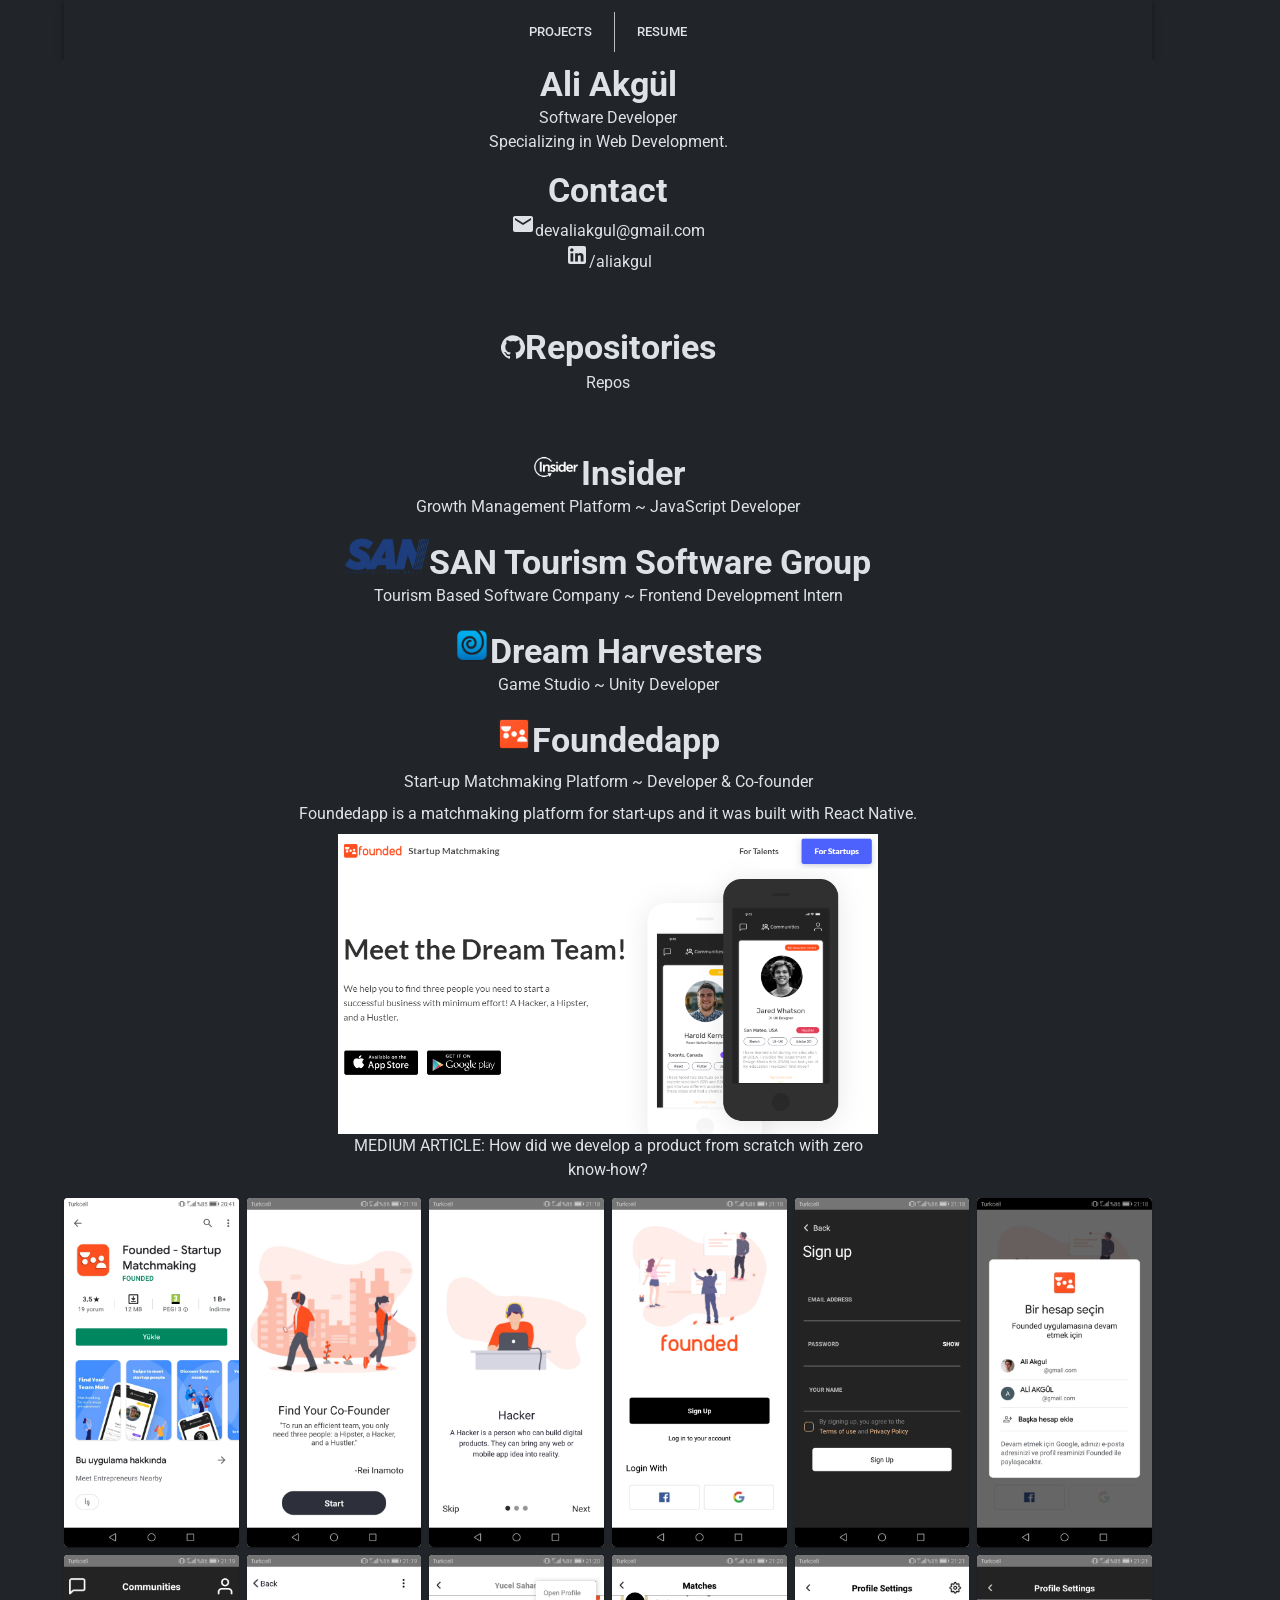
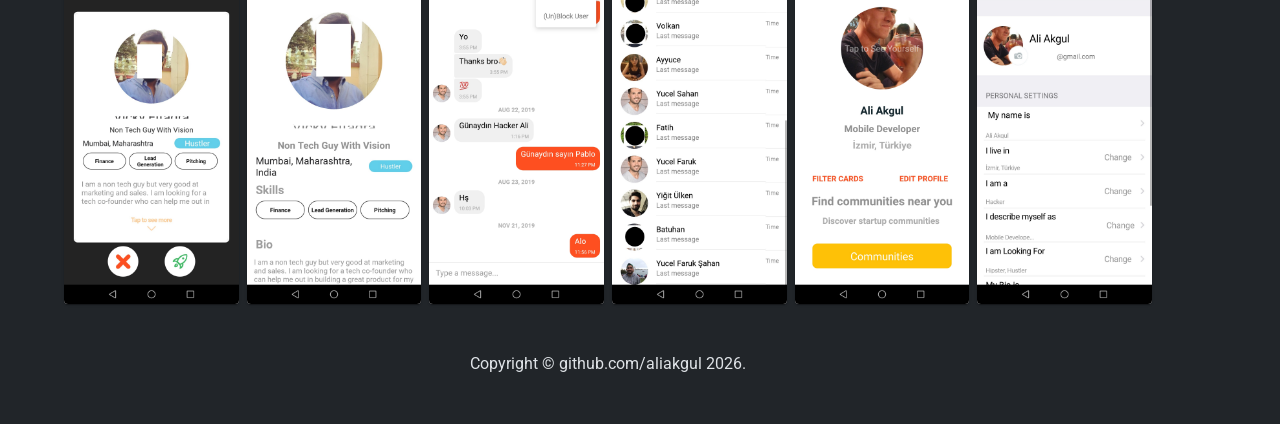
==== index.html @ f4bbfc1e "Updates" ====
<!doctype html><html lang="en"><head><meta charset="utf-8"/><link rel="icon" href="/favicon.ico"/><meta name="viewport" content="width=device-width,initial-scale=1"/><meta name="theme-color" content="#000000"/><meta name="description" content="Resume, projects and more by Ali Akgul"/><link rel="apple-touch-icon" href="/logo192.png"/><link rel="manifest" href="/manifest.json"/><title>Ali Akgül</title><meta property="og:title" content="Ali Akgul Portfolio"/><meta property="og:image" content="/shareimage.jpg"/><meta property="og:description" content="Resume, projects and more by Ali Akgul"/><meta property="og:url" content="https://aliakgul.github.io"/><link href="/static/css/main.bfb55aa4.chunk.css" rel="stylesheet"></head><body><noscript>You need to enable JavaScript to run this app.</noscript><div id="root"></div><script>!function(e){function r(r){for(var n,l,i=r[0],a=r[1],f=r[2],c=0,s=[];c<i.length;c++)l=i[c],Object.prototype.hasOwnProperty.call(o,l)&&o[l]&&s.push(o[l][0]),o[l]=0;for(n in a)Object.prototype.hasOwnProperty.call(a,n)&&(e[n]=a[n]);for(p&&p(r);s.length;)s.shift()();return u.push.apply(u,f||[]),t()}function t(){for(var e,r=0;r<u.length;r++){for(var t=u[r],n=!0,i=1;i<t.length;i++){var a=t[i];0!==o[a]&&(n=!1)}n&&(u.splice(r--,1),e=l(l.s=t[0]))}return e}var n={},o={1:0},u=[];function l(r){if(n[r])return n[r].exports;var t=n[r]={i:r,l:!1,exports:{}};return e[r].call(t.exports,t,t.exports,l),t.l=!0,t.exports}l.m=e,l.c=n,l.d=function(e,r,t){l.o(e,r)||Object.defineProperty(e,r,{enumerable:!0,get:t})},l.r=function(e){"undefined"!=typeof Symbol&&Symbol.toStringTag&&Object.defineProperty(e,Symbol.toStringTag,{value:"Module"}),Object.defineProperty(e,"__esModule",{value:!0})},l.t=function(e,r){if(1&r&&(e=l(e)),8&r)return e;if(4&r&&"object"==typeof e&&e&&e.__esModule)return e;var t=Object.create(null);if(l.r(t),Object.defineProperty(t,"default",{enumerable:!0,value:e}),2&r&&"string"!=typeof e)for(var n in e)l.d(t,n,function(r){return e[r]}.bind(null,n));return t},l.n=function(e){var r=e&&e.__esModule?function(){return e.default}:function(){return e};return l.d(r,"a",r),r},l.o=function(e,r){return Object.prototype.hasOwnProperty.call(e,r)},l.p="/";var i=this["webpackJsonpaliakgul-portfolio"]=this["webpackJsonpaliakgul-portfolio"]||[],a=i.push.bind(i);i.push=r,i=i.slice();for(var f=0;f<i.length;f++)r(i[f]);var p=a;t()}([])</script><script src="/static/js/2.6e3e7b58.chunk.js"></script><script src="/static/js/main.0b030807.chunk.js"></script></body></html>
---- static/css/main.bfb55aa4.chunk.css ----
@import url(https://fonts.googleapis.com/css?family=Roboto);body{margin:0;font-family:-apple-system,BlinkMacSystemFont,"Segoe UI","Roboto","Oxygen","Ubuntu","Cantarell","Fira Sans","Droid Sans","Helvetica Neue",sans-serif;-webkit-font-smoothing:antialiased;-moz-osx-font-smoothing:grayscale}code{font-family:source-code-pro,Menlo,Monaco,Consolas,"Courier New",monospace}body{margin-left:5%;margin-right:10%;font-family:"Roboto",sans-serif;background-color:#212529;color:#dee2e6}a{color:#a1cae2;text-decoration:none}header h1{font-size:20pt;letter-spacing:2pt;border-bottom:1px solid #444;margin-bottom:4px}header span{font-size:10pt;float:right}section h2{font-family:"Roboto",serif;font-size:14pt}section p{margin-left:40px}section.coverletter{margin-top:40px}section.coverletter p{margin-left:0}section ul{list-style-type:circle}.button{background-color:#ddd;border:none;color:#101214;padding:16px 32px;text-align:center;text-decoration:none;display:inline-block;font-size:16px;margin:2px;transition-duration:.2s;cursor:pointer}.onlinecell{font-style:italic;padding-right:10px}.jobtable{display:table;width:100%;border-bottom:1px solid #444;margin-left:20px}.right{display:table-cell;text-align:right}
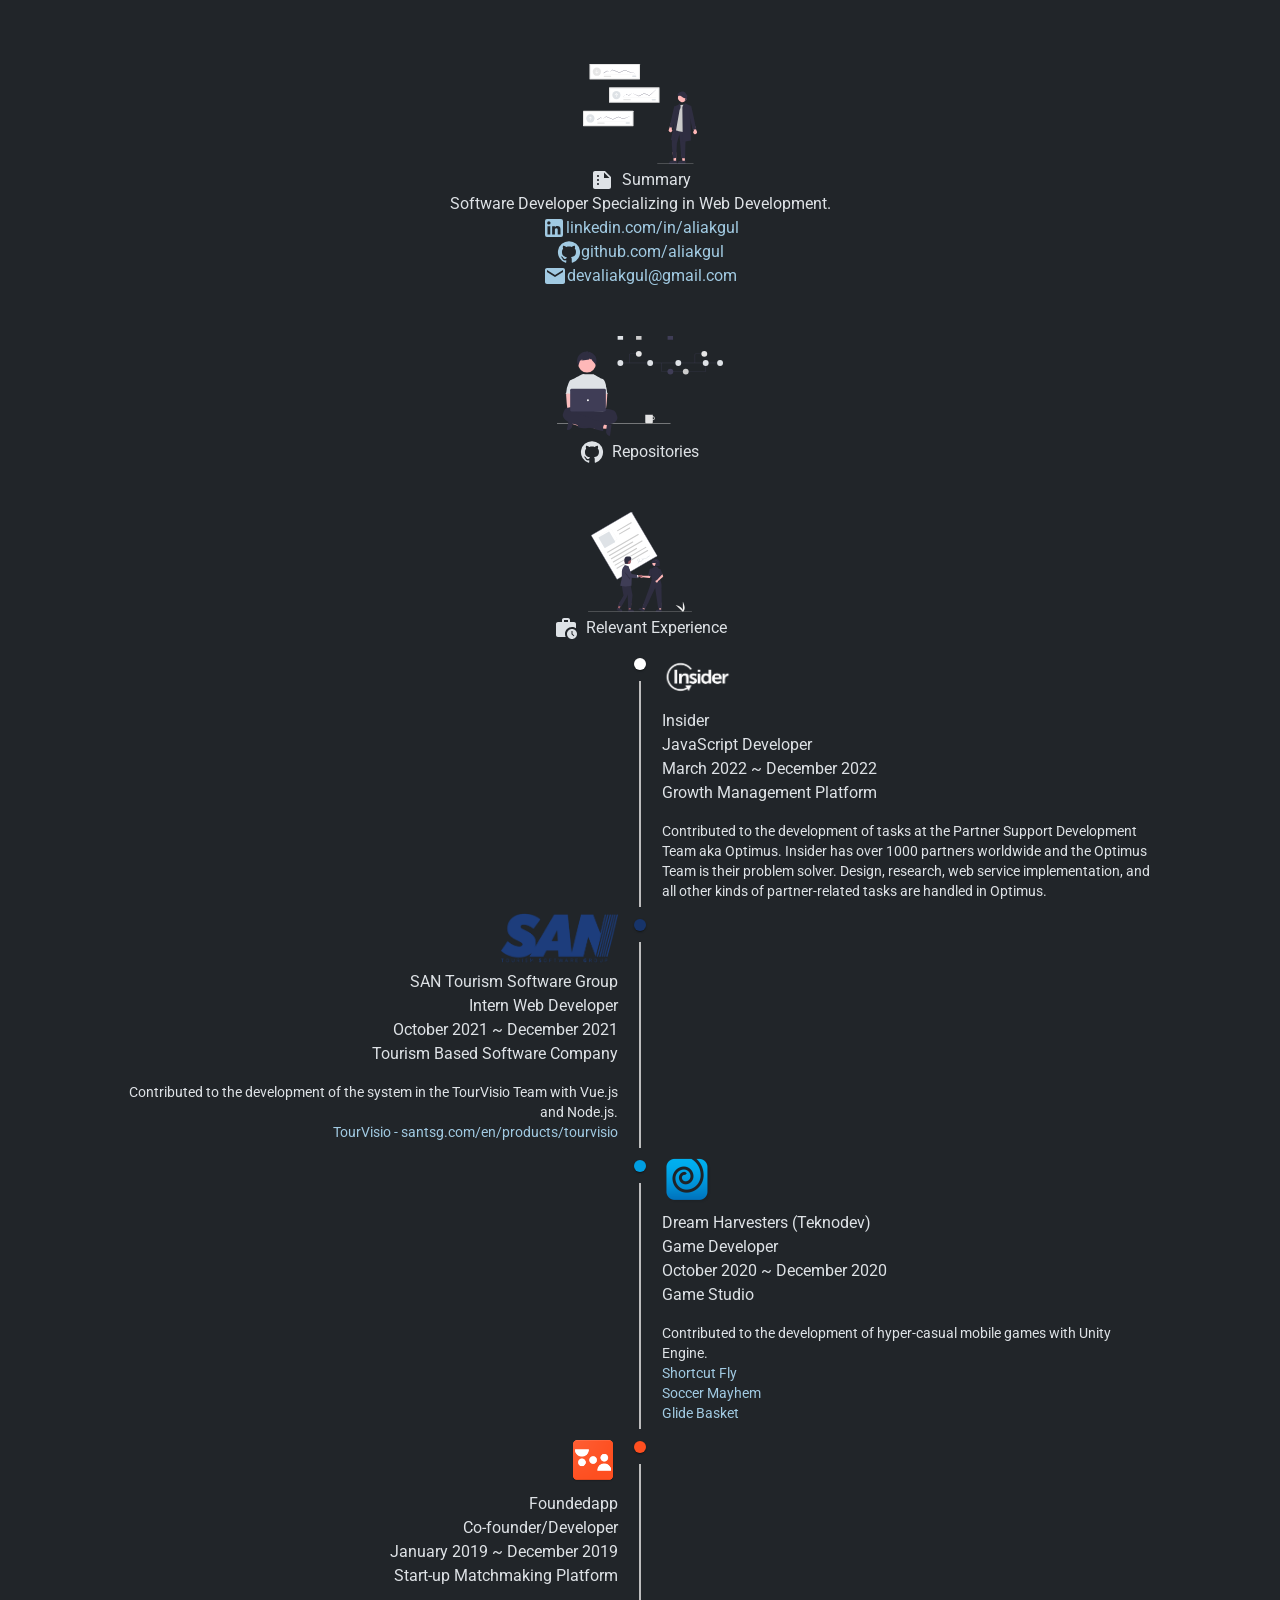
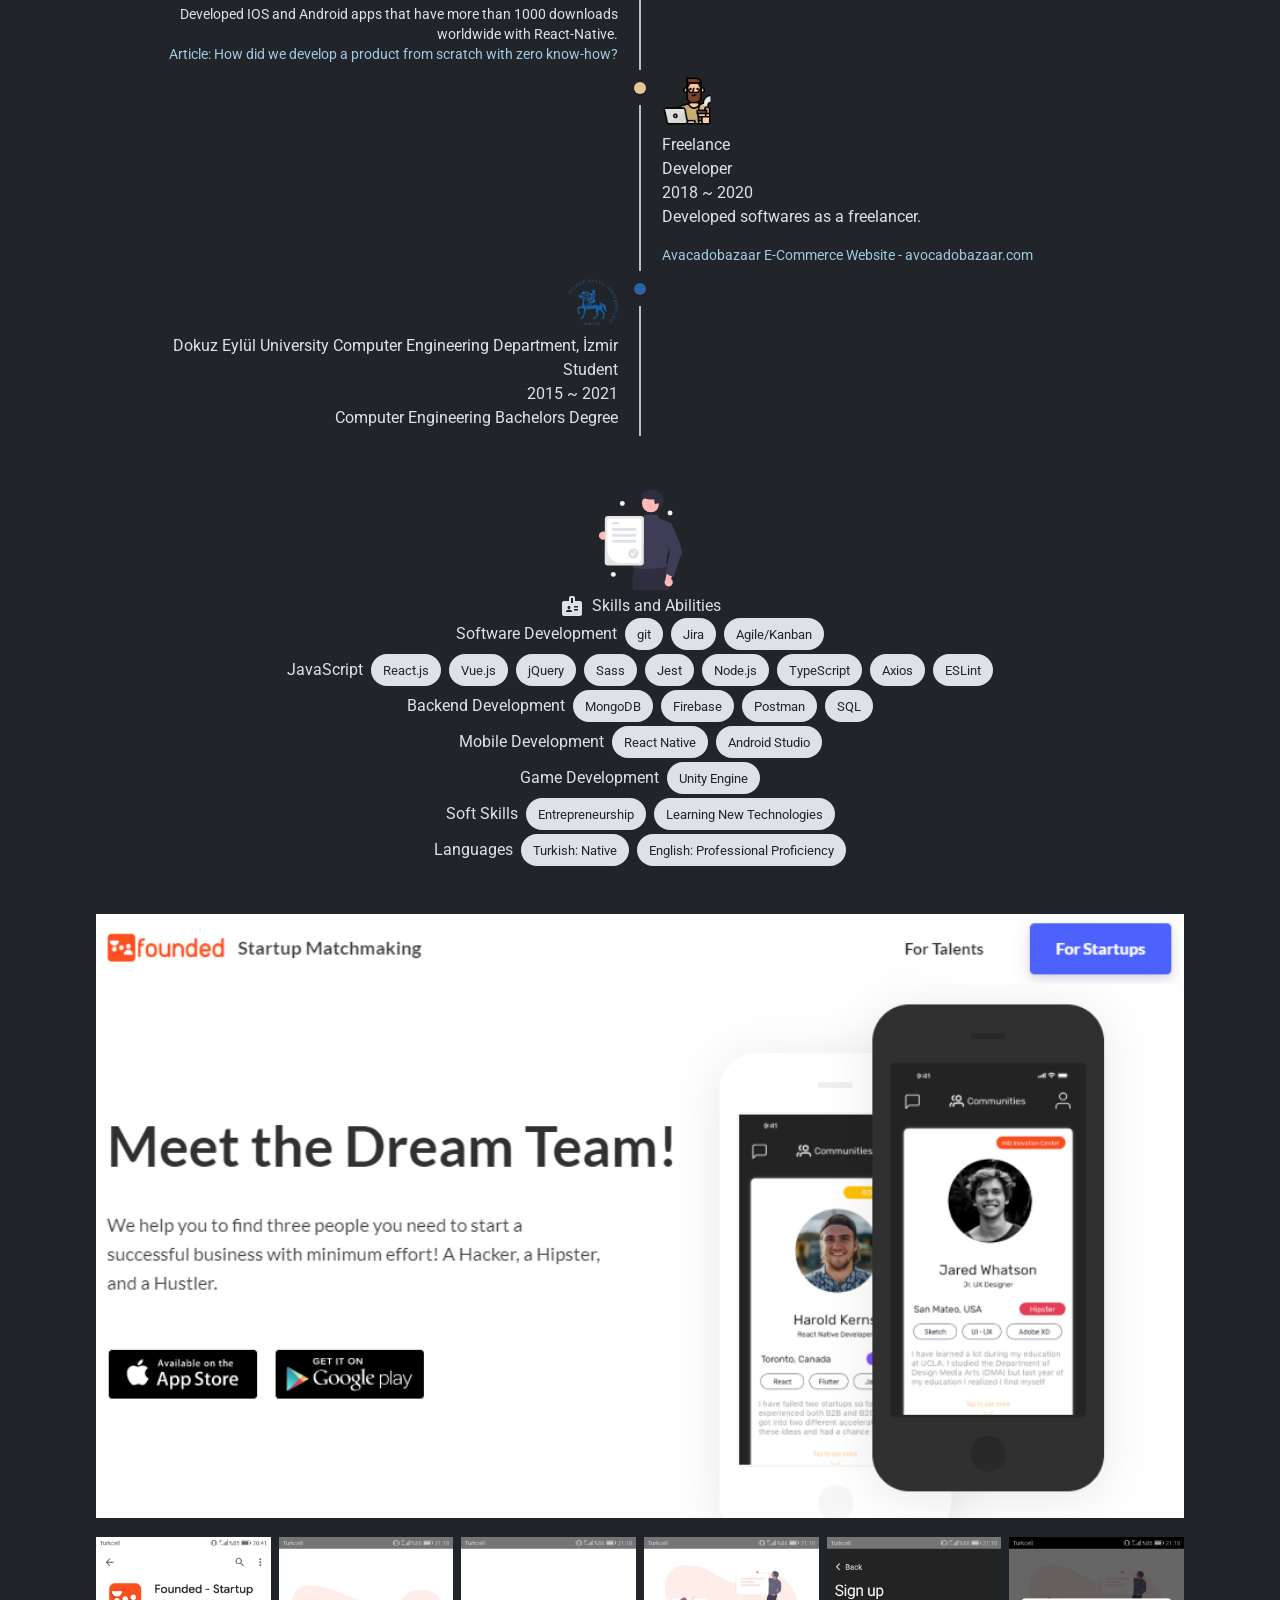
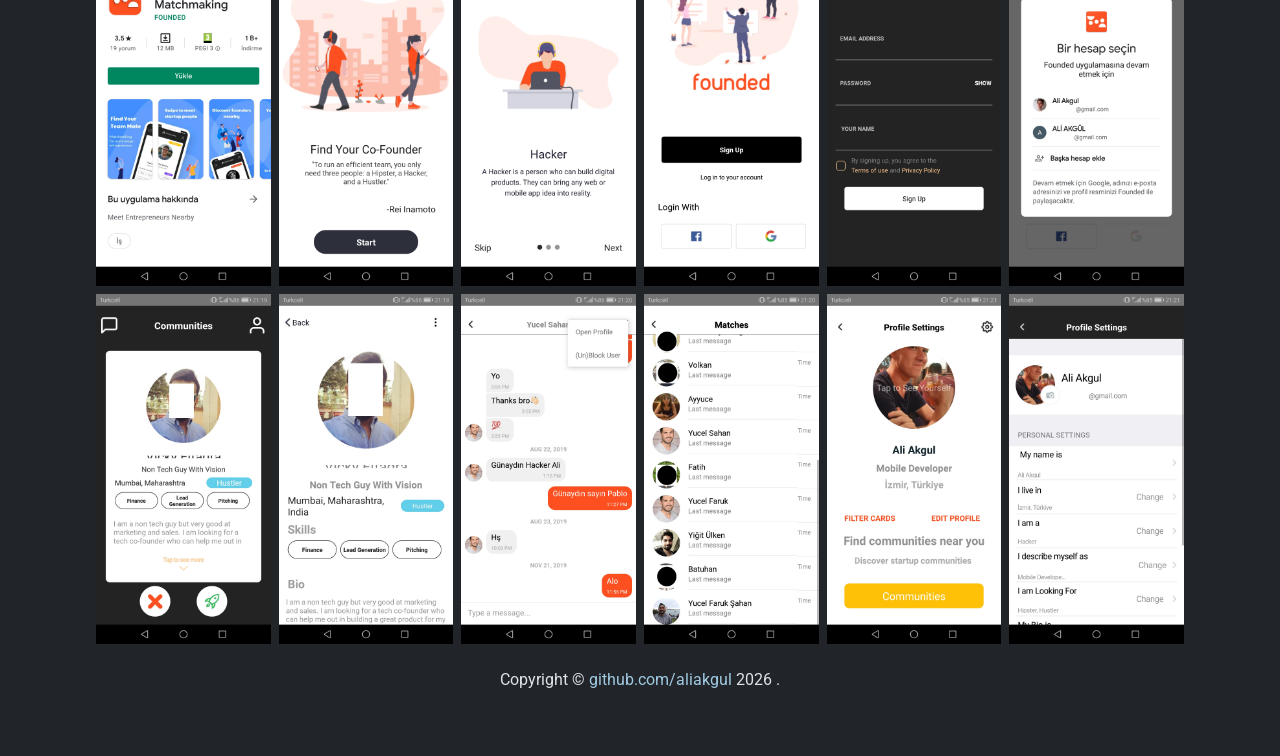
==== commit 3889a676: "Updates" ====
--- a/index.html
+++ b/index.html
@@ -1 +1 @@
-<!doctype html><html lang="en"><head><meta charset="utf-8"/><link rel="icon" href="/favicon.ico"/><meta name="viewport" content="width=device-width,initial-scale=1"/><meta name="theme-color" content="#000000"/><meta name="description" content="Resume, projects and more by Ali Akgul"/><link rel="apple-touch-icon" href="/logo192.png"/><link rel="manifest" href="/manifest.json"/><title>Ali Akgül</title><meta property="og:title" content="Ali Akgul Portfolio"/><meta property="og:image" content="/shareimage.jpg"/><meta property="og:description" content="Resume, projects and more by Ali Akgul"/><meta property="og:url" content="https://aliakgul.github.io"/><link href="/static/css/main.bfb55aa4.chunk.css" rel="stylesheet"></head><body><noscript>You need to enable JavaScript to run this app.</noscript><div id="root"></div><script>!function(e){function r(r){for(var n,l,i=r[0],a=r[1],f=r[2],c=0,s=[];c<i.length;c++)l=i[c],Object.prototype.hasOwnProperty.call(o,l)&&o[l]&&s.push(o[l][0]),o[l]=0;for(n in a)Object.prototype.hasOwnProperty.call(a,n)&&(e[n]=a[n]);for(p&&p(r);s.length;)s.shift()();return u.push.apply(u,f||[]),t()}function t(){for(var e,r=0;r<u.length;r++){for(var t=u[r],n=!0,i=1;i<t.length;i++){var a=t[i];0!==o[a]&&(n=!1)}n&&(u.splice(r--,1),e=l(l.s=t[0]))}return e}var n={},o={1:0},u=[];function l(r){if(n[r])return n[r].exports;var t=n[r]={i:r,l:!1,exports:{}};return e[r].call(t.exports,t,t.exports,l),t.l=!0,t.exports}l.m=e,l.c=n,l.d=function(e,r,t){l.o(e,r)||Object.defineProperty(e,r,{enumerable:!0,get:t})},l.r=function(e){"undefined"!=typeof Symbol&&Symbol.toStringTag&&Object.defineProperty(e,Symbol.toStringTag,{value:"Module"}),Object.defineProperty(e,"__esModule",{value:!0})},l.t=function(e,r){if(1&r&&(e=l(e)),8&r)return e;if(4&r&&"object"==typeof e&&e&&e.__esModule)return e;var t=Object.create(null);if(l.r(t),Object.defineProperty(t,"default",{enumerable:!0,value:e}),2&r&&"string"!=typeof e)for(var n in e)l.d(t,n,function(r){return e[r]}.bind(null,n));return t},l.n=function(e){var r=e&&e.__esModule?function(){return e.default}:function(){return e};return l.d(r,"a",r),r},l.o=function(e,r){return Object.prototype.hasOwnProperty.call(e,r)},l.p="/";var i=this["webpackJsonpaliakgul-portfolio"]=this["webpackJsonpaliakgul-portfolio"]||[],a=i.push.bind(i);i.push=r,i=i.slice();for(var f=0;f<i.length;f++)r(i[f]);var p=a;t()}([])</script><script src="/static/js/2.6e3e7b58.chunk.js"></script><script src="/static/js/main.0b030807.chunk.js"></script></body></html>+<!doctype html><html lang="en"><head><meta charset="utf-8"/><link rel="icon" href="/favicon.ico"/><meta name="viewport" content="width=device-width,initial-scale=1"/><meta name="theme-color" content="#000000"/><meta name="description" content="Resume, projects and more by Ali Akgul"/><link rel="apple-touch-icon" href="/logo192.png"/><link rel="manifest" href="/manifest.json"/><link rel="stylesheet" href="https://fonts.googleapis.com/css?family=Roboto:300,400,500,700&display=swap"/><meta property="og:title" content="Ali Akgul Portfolio"/><meta property="og:image" content="/shareimage.jpg"/><meta property="og:description" content="Resume, projects and more by Ali Akgul"/><meta property="og:url" content="https://aliakgul.github.io"/><title>Ali Akgül</title><script defer="defer" src="/static/js/main.66a85e34.js"></script><link href="/static/css/main.744c6948.css" rel="stylesheet"></head><body><noscript>You need to enable JavaScript to run this app.</noscript><div id="root"></div></body></html>
--- a/static/css/main.744c6948.css
+++ b/static/css/main.744c6948.css
@@ -0,0 +1 @@
+*{box-sizing:initial;margin:0;padding:0}html{scroll-behavior:smooth}body{background:#212529;color:#dee2e6;font-family:Roboto,sans-serif;margin:4rem 6rem;text-align:center}@media screen and (max-width:1200px){body{margin:.5rem 1rem}}
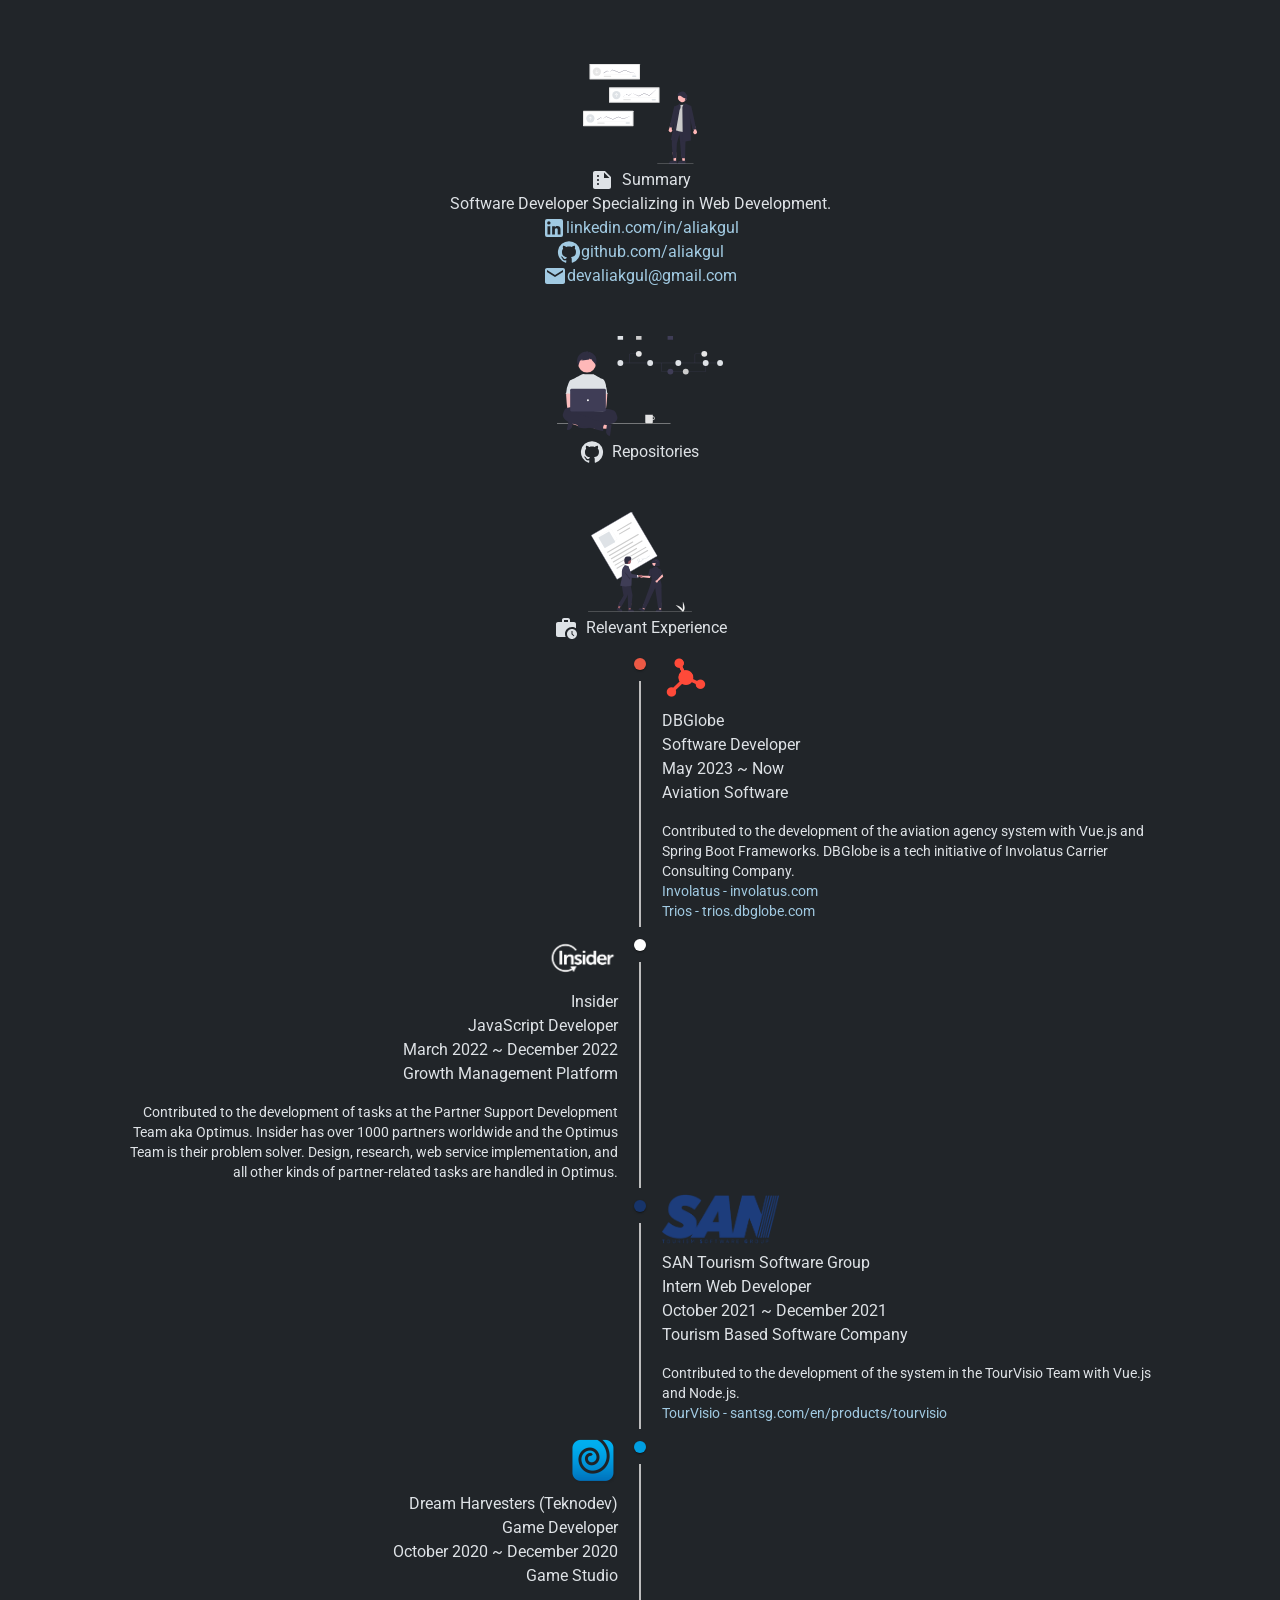
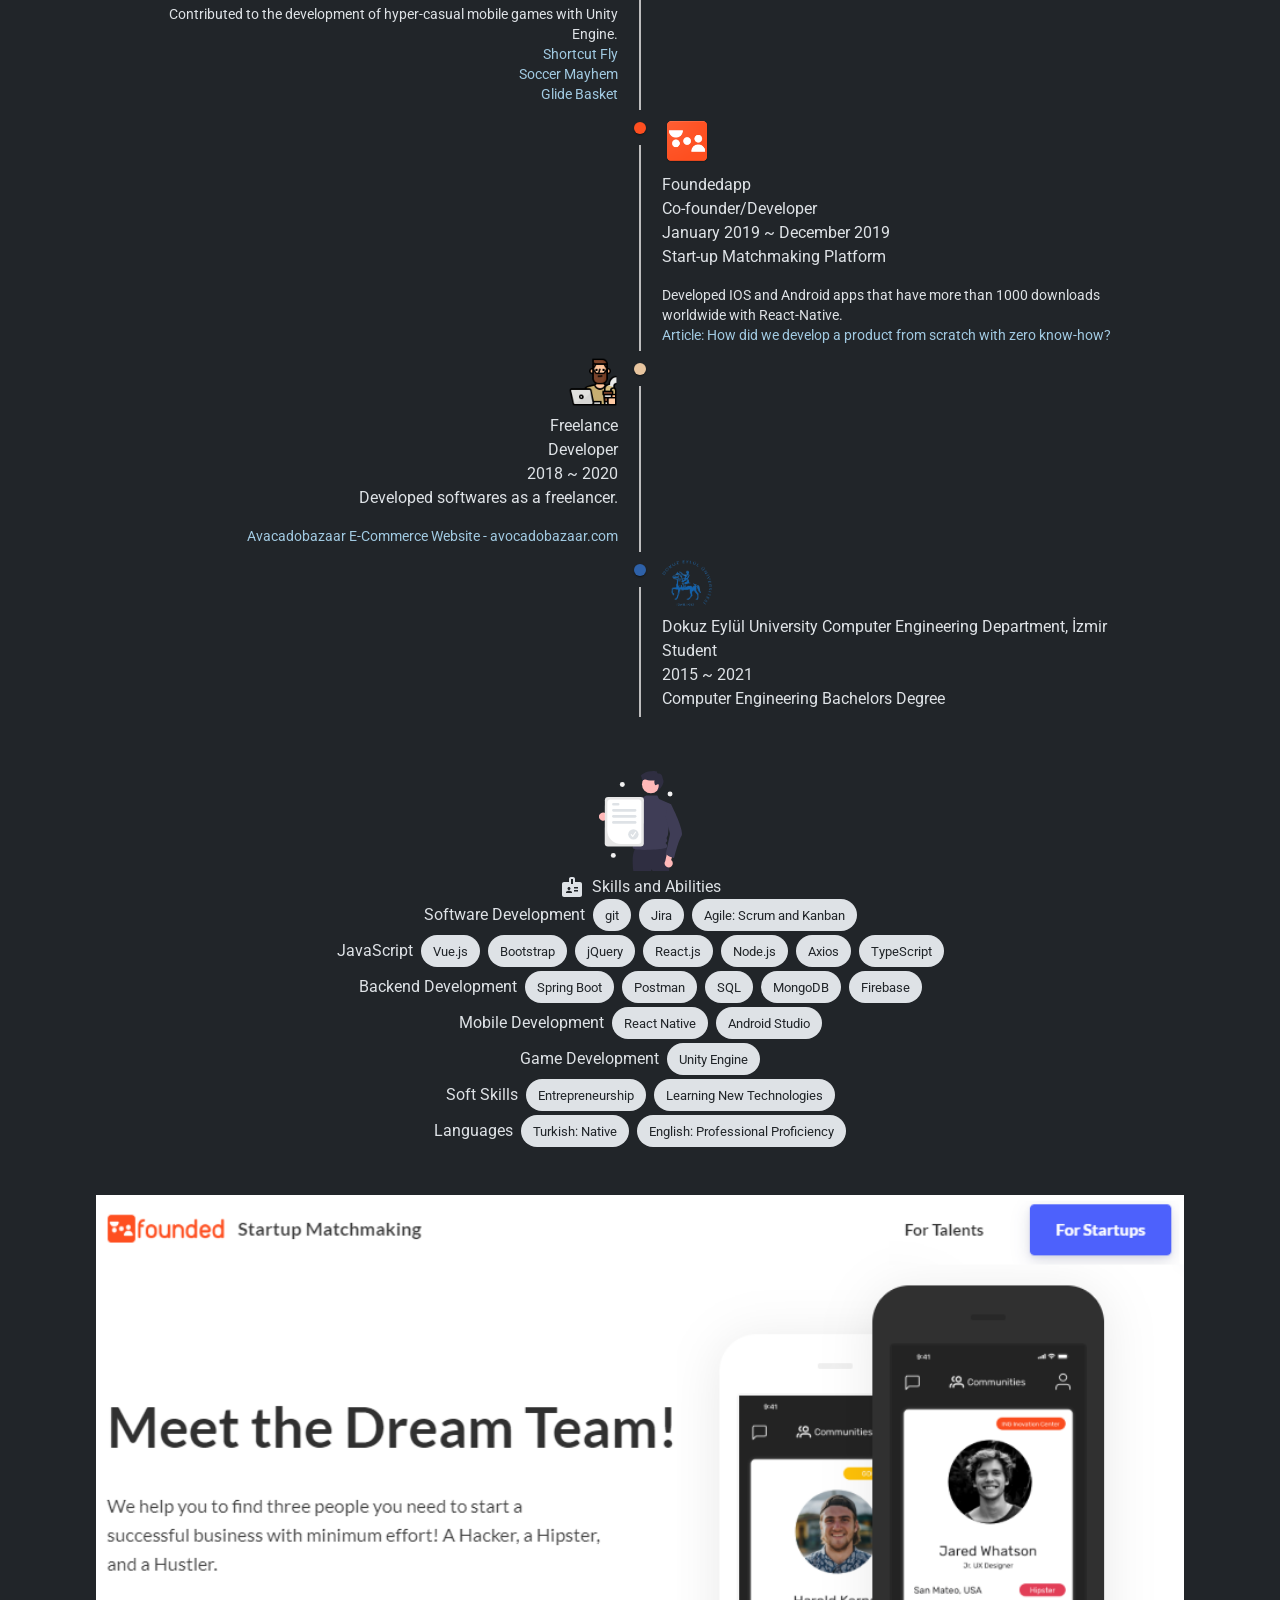
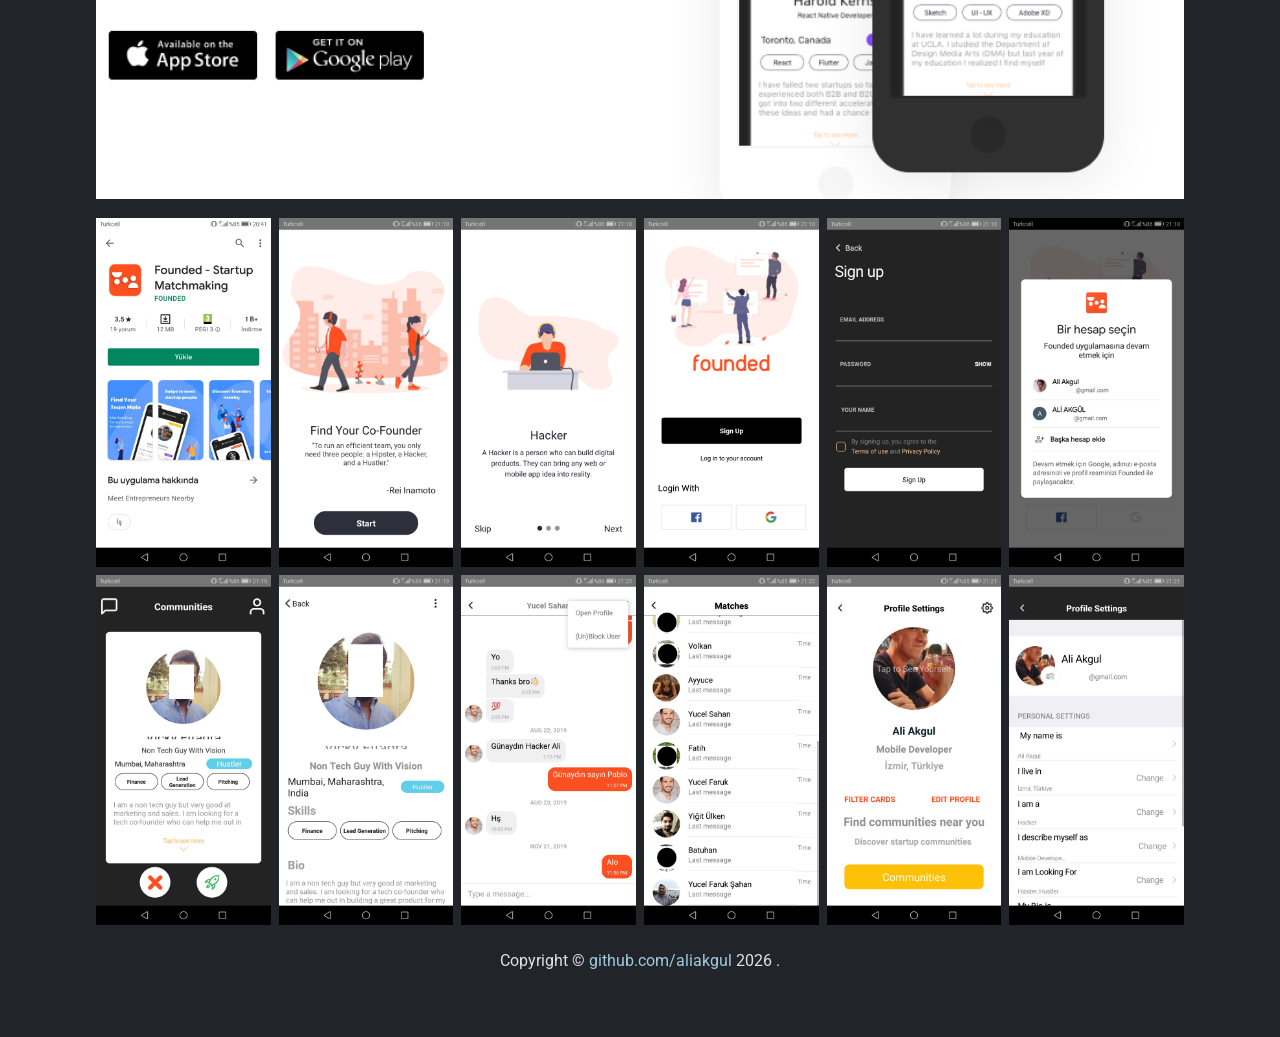
==== commit 0c5418ef: "Updates" ====
--- a/index.html
+++ b/index.html
@@ -1 +1 @@
-<!doctype html><html lang="en"><head><meta charset="utf-8"/><link rel="icon" href="/favicon.ico"/><meta name="viewport" content="width=device-width,initial-scale=1"/><meta name="theme-color" content="#000000"/><meta name="description" content="Resume, projects and more by Ali Akgul"/><link rel="apple-touch-icon" href="/logo192.png"/><link rel="manifest" href="/manifest.json"/><link rel="stylesheet" href="https://fonts.googleapis.com/css?family=Roboto:300,400,500,700&display=swap"/><meta property="og:title" content="Ali Akgul Portfolio"/><meta property="og:image" content="/shareimage.jpg"/><meta property="og:description" content="Resume, projects and more by Ali Akgul"/><meta property="og:url" content="https://aliakgul.github.io"/><title>Ali Akgül</title><script defer="defer" src="/static/js/main.66a85e34.js"></script><link href="/static/css/main.744c6948.css" rel="stylesheet"></head><body><noscript>You need to enable JavaScript to run this app.</noscript><div id="root"></div></body></html>+<!doctype html><html lang="en"><head><meta charset="utf-8"/><link rel="icon" href="/favicon.ico"/><meta name="viewport" content="width=device-width,initial-scale=1"/><meta name="theme-color" content="#000000"/><meta name="description" content="Resume, projects and more by Ali Akgul"/><link rel="apple-touch-icon" href="/logo192.png"/><link rel="manifest" href="/manifest.json"/><link rel="stylesheet" href="https://fonts.googleapis.com/css?family=Roboto:300,400,500,700&display=swap"/><meta property="og:title" content="Ali Akgul Portfolio"/><meta property="og:image" content="/shareimage.jpg"/><meta property="og:description" content="Resume, projects and more by Ali Akgul"/><meta property="og:url" content="https://aliakgul.github.io"/><title>Ali Akgül</title><script defer="defer" src="/static/js/main.a8b6fe1e.js"></script><link href="/static/css/main.744c6948.css" rel="stylesheet"></head><body><noscript>You need to enable JavaScript to run this app.</noscript><div id="root"></div></body></html>
